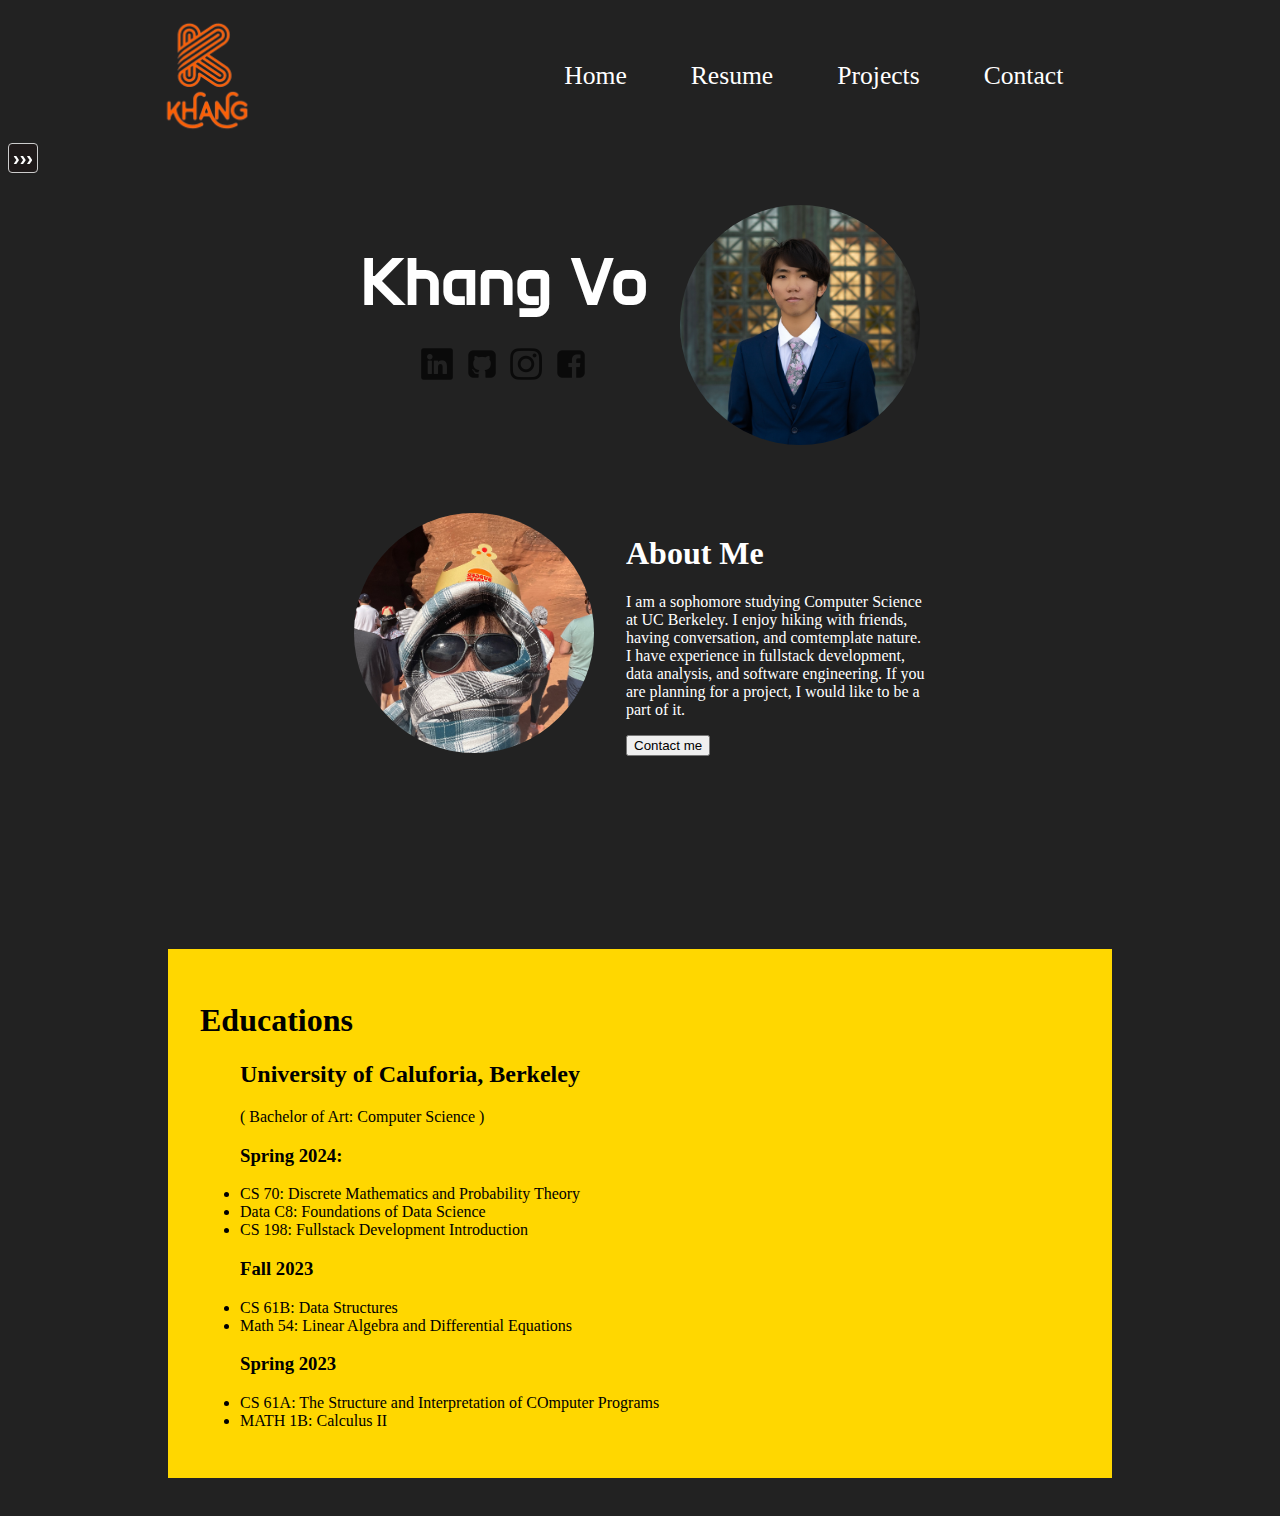
==== index.html @ 26623e05 "Initial commit" ====
<!DOCTYPE html>
<html>
    <head>
        <title>Khang Vo Personal Website</title>
        <link rel="stylesheet" href="style.css">
        <link rel="preconnect" href="https://fonts.googleapis.com">
        <link rel="preconnect" href="https://fonts.gstatic.com" crossorigin>
        <link href="https://fonts.googleapis.com/css2?family=Anta&display=swap" rel="stylesheet">
        <script src="script.js" type="text/javascript"></script>

    </head>

    <body>
        <div class="header">
            <li><a href="index.html">
                <img src="./images/Khang Logo.png" alt="" class="logo">
            </a></li>
            <ul>
                <li><a href="index.html" class='header-link'>Home</a></li>
                <li><a href="Khang_Vo_Resume__Spring_2024_ (1).pdf" class='header-link' target="_blank">Resume</a></li>
                <li><a href="projects.html" class='header-link'>Projects</a></li>
                <li><a href="" class='header-link'>Contact</a></li>

            </ul>
        </div>

        <div class="sidebar-button-div">
            <button id="sidebar-button" data-testid="sidebar-button">›››</button>
        </div>

        <aside id="sidebar" data-testid="sidebar">
            <div class="aside-container">
                <button class="scroll-buttons" id="scroll-intro">INTRODUCTION</button>
                <button class="scroll-buttons" id="scroll-edu">EDUCATION</button>
            </div>
        </aside>
    
        <main>
            <div class="introduction" id="introduction">
                <div class="profile-container">
                    <div class="name-social">
                        <div class="name">Khang Vo</div>
                        <div class="social-link">
                            <a href="https://www.linkedin.com/in/khangxvo/" target="_blank">
                                <img src="./images/linkedin_3992560.png" alt="" class="social-ava">
                            </a>
                            <a href="https://github.com/khangxvo" target="_blank">
                                <img src="./images/github.png" alt=""
                                class="social-ava">
                            </a>
                            <a href="https://www.instagram.com/khangaroo_vo/" target="_blank">
                                <img src="./images/instagram.png" alt="" class="social-ava">
                            </a>
                            <a href="https://www.facebook.com/profile.php?id=100010163292628" target="_blank">
                                <img src="./images/facebook.png" alt="" class="social-ava">
                            </a>
                        </div>
                    </div>
                    <div>
                        <img src='./images/linkin ava.JPG' alt=""
                        class="pro-pic">
                    </div>
    
                </div>
            </div>

            <div>
                <div class="introduction">
                    <div class="profile-container">
                        <div>
                            <img src="./images/funny_me.jpeg" alt="" class="pro-pic">
                        </div>

                        <div class="about-me">
                            <h1>About Me</h1>
                            <p>I am a sophomore studying Computer Science at UC Berkeley. I enjoy hiking with friends, having conversation, and comtemplate nature. I have experience in fullstack development, data analysis, and software engineering. If you are planning for a project, I would like to be a part of it.</p>
                            <button>Contact me</button>
                        </div>

                    </div>
                </div>
            </div>

            <div class="educations" id="educations">
                <h1>Educations</h1>
                <ul>
                    <h2>University of Caluforia, Berkeley</h2>
                    <p>&#40 Bachelor of Art: Computer Science &#41</p>

                    <h3>Spring 2024:</h3>
                    <li>CS 70: Discrete Mathematics and Probability Theory</li>
                    <li>Data C8: Foundations of Data Science</li>
                    <li>CS 198: Fullstack Development Introduction</li>

                    <h3>Fall 2023</h3>
                    <li>CS 61B: Data Structures</li>
                    <li>Math 54: Linear Algebra and Differential Equations</li>

                    <h3>Spring 2023</h3>
                    <li>CS 61A: The Structure and Interpretation of COmputer Programs</li>
                    <li>MATH 1B: Calculus II</li>
                </ul>
            </div>
        </main>
        

        
    </body>

    
</html>
---- style.css ----
/* Header Nav Bar */
.header {
    height: 15vh;
    width: 100%;
    top: 0;
    left: 0;
    /* background-color: red; */
    display: flex;
    justify-content: space-around;
    color: white;
    font-size: 1.6rem;
    font-family: 'Times New Roman', Times, serif;
}

.header ul {
    /* position: relative; */
    display: flex;
    justify-content: space-between;
    align-items: center;
    margin-right: 4rem;
}

.header li {
    list-style: none;
}

.header ul li a {
    /* position: relative; */
    text-decoration: none;
    padding: 1rem 1rem;
    margin: 0 1rem;
}

.header-link {
    cursor: pointer;
    color: white;
    border-radius: 1rem;
    transition: background 0.1s ease-out;
}

.header-link:hover {
    background-color: white;
    /* transition: 200ms; */
    color: black;
}

/* Logo */
.logo {
    height: 15vh;
    margin-left: 1.5rem;
    color: white;
}

/* Introduction */
body {
    background-color: #222;
    height: 1500px;
    color: white;
    /* margin: 0 10rem; */
}

.introduction {
    display: flex;
    justify-content: space-around;
    align-items: center;
}

main {
    margin: 0 10rem;
}

/* Profile Container */

.profile-container {
    display: flex;
    flex-direction: row;
    justify-content: space-around;
    align-items: center;
    gap: 2rem;
    margin: 2rem 2rem;

}

.pro-pic {
    width: 15rem;
    height: 15rem;
    object-fit: cover;
    border-radius: 7.5rem;
    flex: 1;
}

.name-social {
    /* font-size: 3rem;
    font-family: "Anta", sans-serif; */
    display: flex;
    flex-direction: column;
    justify-content: space-around;
    align-items: center;
}

.name {
    font-size: 4rem;
    font-family: "Anta", sans-serif;
    font-weight: 600;
    flex: 2;
}

.social-link {
    display: flex;
    justify-content: space-between;
}

.social-link a {
    text-decoration: none;
    margin: 1.5rem 0.2rem;
    transition: background 0.1s ease-out;
}

.social-ava {
    width: 2rem;
    height: 2rem;
    padding: 0.2rem;
    /* color: white; */
    opacity: 0.7;
    border-radius: 0.2rem;
}

.social-ava:hover {
    transition: 200ms;
    background: white;
}



/* Side bar */
aside {
    display: flex;
    background-color: rgb(27, 18, 18, 0.5);
    position: sticky;
    top: 0;
    width: 0px;
    overflow: hidden;
    height: auto;
    transition: 0.3s ease width;
    float: left;
}

.aside-container {
    padding: 2rem 0rem;
    display: flex;
    flex-direction: column;
}

aside.opened {
    width: auto;
    overflow: hidden;
}

/* Aside Button */
.scroll-buttons {
    width: 100%;
    padding: 20px 20px;
    color: white;
    background-color: rgb(27, 18, 18, 0.5);
    /* border: none; */
    border-width: 1px 0px;
    border-style: solid;
    border-color: white;
    margin: 0px;
    font-size: 1rem;
    transition: background 0.1s ease-out;
}

.scroll-buttons:hover {
    background: #efefef;
    color: black;
    cursor: pointer;
}

.scroll-buttons:active {
    background: #eee;
}

/** Button */
#sidebar-button {
    position: sticky;
    /* display: inline; */
    /* float: top; */
    left: 0;
    top: 0;

    width: 30px;
    height: 30px;
    margin: 0;
    padding: 0;

    color: white;
    background: rgb(27, 18, 18, 0.5);
    /* background: #fff; */
    border: 1px solid #ccc;
    outline: none;

    font-size: 20px;
    font-weight: bold;

    border-radius: 4px;
    box-shadow: 0 1px 2px 0 rgb(0 0 0 / 0.05);

    transition: background 0.1s ease-out;
    cursor: pointer;
}

.sidebar-button-div {
    position: sticky;
    display: inline;
}

#sidebar-button:hover {
    background: #efefef;
    color: black;
}

#sidebar-button:active {
    background: #eee;
}

/* About me section */
.about-me {
    width: 300px;
    top: 0;
}

.me {
    overflow: hidden;
}

/* Educations */
.educations {
    background-color: #FFD700;
    color: black;
    margin: 10rem 0;
    padding: 2rem 2rem;
}
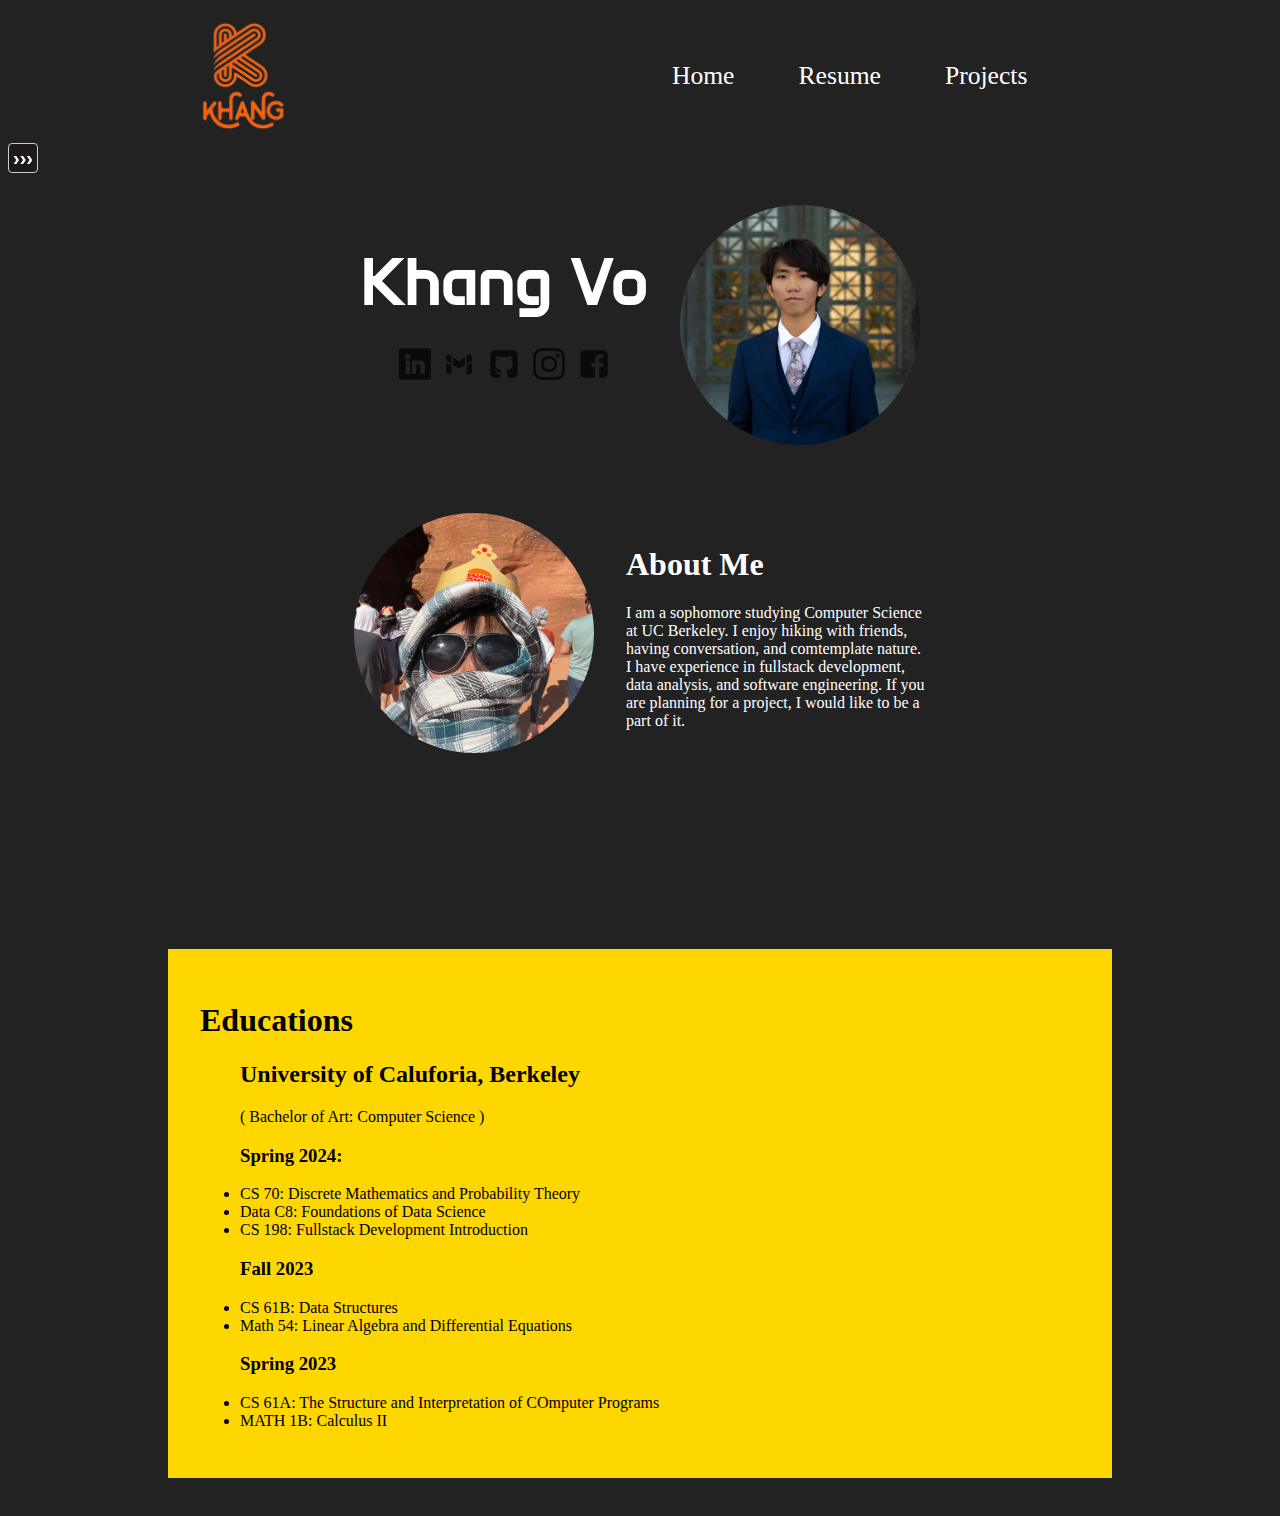
==== commit fabc3ce5: "added contacts" ====
--- a/index.html
+++ b/index.html
@@ -1,111 +1,118 @@
 <!DOCTYPE html>
 <html>
-    <head>
-        <title>Khang Vo Personal Website</title>
-        <link rel="stylesheet" href="style.css">
-        <link rel="preconnect" href="https://fonts.googleapis.com">
-        <link rel="preconnect" href="https://fonts.gstatic.com" crossorigin>
-        <link href="https://fonts.googleapis.com/css2?family=Anta&display=swap" rel="stylesheet">
-        <script src="script.js" type="text/javascript"></script>
 
-    </head>
+<head>
+    <title>Khang Vo Personal Website</title>
+    <link rel="stylesheet" href="style.css">
+    <link rel="preconnect" href="https://fonts.googleapis.com">
+    <link rel="preconnect" href="https://fonts.gstatic.com" crossorigin>
+    <link href="https://fonts.googleapis.com/css2?family=Anta&display=swap" rel="stylesheet">
+    <script src="script.js" type="text/javascript"></script>
 
-    <body>
-        <div class="header">
-            <li><a href="index.html">
+</head>
+
+<body>
+    <div class="header">
+        <li><a href="index.html">
                 <img src="./images/Khang Logo.png" alt="" class="logo">
             </a></li>
+        <ul>
+            <li><a href="index.html" class='header-link'>Home</a></li>
+            <li><a href="Khang_Vo_Resume__Spring_2024_ (1).pdf" class='header-link' target="_blank">Resume</a></li>
+            <li><a href="projects.html" class='header-link'>Projects</a></li>
+            <!-- <li><a href="contact.html" class='header-link'>Contact</a></li> -->
+
+        </ul>
+    </div>
+
+    <div class="sidebar-button-div">
+        <button id="sidebar-button" data-testid="sidebar-button">›››</button>
+    </div>
+
+    <aside id="sidebar" data-testid="sidebar">
+        <div class="aside-container">
+            <button class="scroll-buttons" id="scroll-intro">INTRODUCTION</button>
+            <button class="scroll-buttons" id="scroll-edu">EDUCATION</button>
+        </div>
+    </aside>
+
+    <main>
+        <div class="introduction" id="introduction">
+            <div class="profile-container">
+                <div class="name-social">
+                    <div class="name">Khang Vo</div>
+                    <div class="social-link">
+                        <a href="https://www.linkedin.com/in/khangxvo/" target="_blank">
+                            <img src="./images/linkedin_3992560.png" alt="" class="social-ava">
+                        </a>
+                        <a href="https://mail.google.com/mail/u/?authuser=user@gmail.com" target="_blank">
+                            <img src="./images/icons8-gmail-64.png" alt="" class="social-ava">
+                        </a>
+                        <a href="https://github.com/khangxvo" target="_blank">
+                            <img src="./images/github.png" alt="" class="social-ava">
+                        </a>
+                        <a href="https://www.instagram.com/khangaroo_vo/" target="_blank">
+                            <img src="./images/instagram.png" alt="" class="social-ava">
+                        </a>
+                        <a href="https://www.facebook.com/profile.php?id=100010163292628" target="_blank">
+                            <img src="./images/facebook.png" alt="" class="social-ava">
+                        </a>
+                    </div>
+                </div>
+                <div>
+                    <img src='./images/linkin ava.JPG' alt="" class="pro-pic">
+                </div>
+
+            </div>
+        </div>
+
+        <div>
+            <div class="introduction">
+                <div class="profile-container">
+                    <div>
+                        <img src="./images/funny_me.jpeg" alt="" class="pro-pic">
+                    </div>
+
+                    <div class="about-me">
+                        <h1>About Me</h1>
+                        <p>I am a sophomore studying Computer Science at UC Berkeley. I enjoy hiking with friends,
+                            having conversation, and comtemplate nature. I have experience in fullstack development,
+                            data analysis, and software engineering. If you are planning for a project, I would like to
+                            be a part of it.</p>
+                        <!-- <button text="contact me">Contact me
+                            <a href="https://mail.google.com/mail/u/0/?tab=rm&ogbl#inbox"></a>
+                        </button> -->
+                    </div>
+
+                </div>
+            </div>
+        </div>
+
+        <div class="educations" id="educations">
+            <h1>Educations</h1>
             <ul>
-                <li><a href="index.html" class='header-link'>Home</a></li>
-                <li><a href="Khang_Vo_Resume__Spring_2024_ (1).pdf" class='header-link' target="_blank">Resume</a></li>
-                <li><a href="projects.html" class='header-link'>Projects</a></li>
-                <li><a href="" class='header-link'>Contact</a></li>
+                <h2>University of Caluforia, Berkeley</h2>
+                <p>&#40 Bachelor of Art: Computer Science &#41</p>
 
+                <h3>Spring 2024:</h3>
+                <li>CS 70: Discrete Mathematics and Probability Theory</li>
+                <li>Data C8: Foundations of Data Science</li>
+                <li>CS 198: Fullstack Development Introduction</li>
+
+                <h3>Fall 2023</h3>
+                <li>CS 61B: Data Structures</li>
+                <li>Math 54: Linear Algebra and Differential Equations</li>
+
+                <h3>Spring 2023</h3>
+                <li>CS 61A: The Structure and Interpretation of COmputer Programs</li>
+                <li>MATH 1B: Calculus II</li>
             </ul>
         </div>
+    </main>
 
-        <div class="sidebar-button-div">
-            <button id="sidebar-button" data-testid="sidebar-button">›››</button>
-        </div>
 
-        <aside id="sidebar" data-testid="sidebar">
-            <div class="aside-container">
-                <button class="scroll-buttons" id="scroll-intro">INTRODUCTION</button>
-                <button class="scroll-buttons" id="scroll-edu">EDUCATION</button>
-            </div>
-        </aside>
-    
-        <main>
-            <div class="introduction" id="introduction">
-                <div class="profile-container">
-                    <div class="name-social">
-                        <div class="name">Khang Vo</div>
-                        <div class="social-link">
-                            <a href="https://www.linkedin.com/in/khangxvo/" target="_blank">
-                                <img src="./images/linkedin_3992560.png" alt="" class="social-ava">
-                            </a>
-                            <a href="https://github.com/khangxvo" target="_blank">
-                                <img src="./images/github.png" alt=""
-                                class="social-ava">
-                            </a>
-                            <a href="https://www.instagram.com/khangaroo_vo/" target="_blank">
-                                <img src="./images/instagram.png" alt="" class="social-ava">
-                            </a>
-                            <a href="https://www.facebook.com/profile.php?id=100010163292628" target="_blank">
-                                <img src="./images/facebook.png" alt="" class="social-ava">
-                            </a>
-                        </div>
-                    </div>
-                    <div>
-                        <img src='./images/linkin ava.JPG' alt=""
-                        class="pro-pic">
-                    </div>
-    
-                </div>
-            </div>
 
-            <div>
-                <div class="introduction">
-                    <div class="profile-container">
-                        <div>
-                            <img src="./images/funny_me.jpeg" alt="" class="pro-pic">
-                        </div>
+</body>
 
-                        <div class="about-me">
-                            <h1>About Me</h1>
-                            <p>I am a sophomore studying Computer Science at UC Berkeley. I enjoy hiking with friends, having conversation, and comtemplate nature. I have experience in fullstack development, data analysis, and software engineering. If you are planning for a project, I would like to be a part of it.</p>
-                            <button>Contact me</button>
-                        </div>
 
-                    </div>
-                </div>
-            </div>
-
-            <div class="educations" id="educations">
-                <h1>Educations</h1>
-                <ul>
-                    <h2>University of Caluforia, Berkeley</h2>
-                    <p>&#40 Bachelor of Art: Computer Science &#41</p>
-
-                    <h3>Spring 2024:</h3>
-                    <li>CS 70: Discrete Mathematics and Probability Theory</li>
-                    <li>Data C8: Foundations of Data Science</li>
-                    <li>CS 198: Fullstack Development Introduction</li>
-
-                    <h3>Fall 2023</h3>
-                    <li>CS 61B: Data Structures</li>
-                    <li>Math 54: Linear Algebra and Differential Equations</li>
-
-                    <h3>Spring 2023</h3>
-                    <li>CS 61A: The Structure and Interpretation of COmputer Programs</li>
-                    <li>MATH 1B: Calculus II</li>
-                </ul>
-            </div>
-        </main>
-        
-
-        
-    </body>
-
-    
 </html>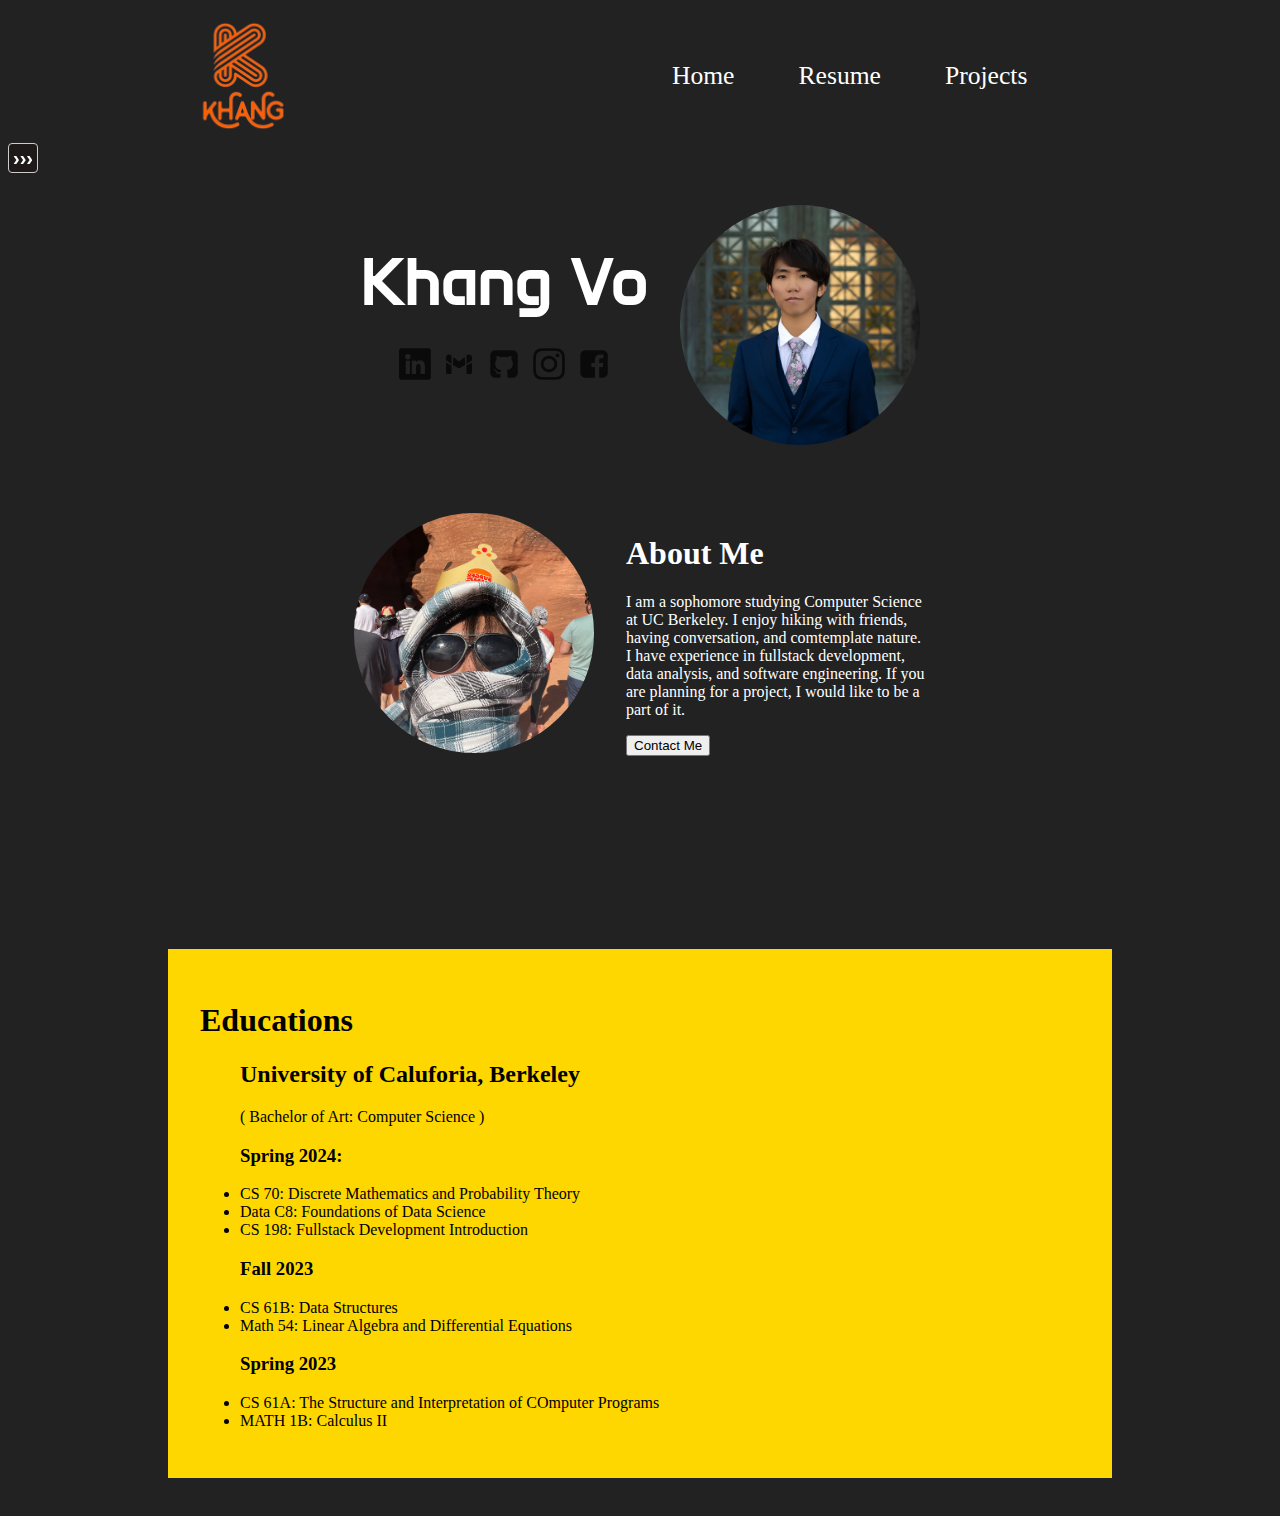
==== commit 9ced78a4: "fixed contact 2" ====
--- a/index.html
+++ b/index.html
@@ -45,7 +45,7 @@
                         <a href="https://www.linkedin.com/in/khangxvo/" target="_blank">
                             <img src="./images/linkedin_3992560.png" alt="" class="social-ava">
                         </a>
-                        <a href="https://mail.google.com/mail/u/?authuser=user@gmail.com" target="_blank">
+                        <a href="mailto:victoriouskhan@berkeley.edu" target="_blank">
                             <img src="./images/icons8-gmail-64.png" alt="" class="social-ava">
                         </a>
                         <a href="https://github.com/khangxvo" target="_blank">
@@ -79,9 +79,9 @@
                             having conversation, and comtemplate nature. I have experience in fullstack development,
                             data analysis, and software engineering. If you are planning for a project, I would like to
                             be a part of it.</p>
-                        <!-- <button text="contact me">Contact me
-                            <a href="https://mail.google.com/mail/u/0/?tab=rm&ogbl#inbox"></a>
-                        </button> -->
+                        <form action="mailto:victoriouskhan@berkeley.edu">
+                            <button>Contact Me</button>
+                        </form>
                     </div>
 
                 </div>
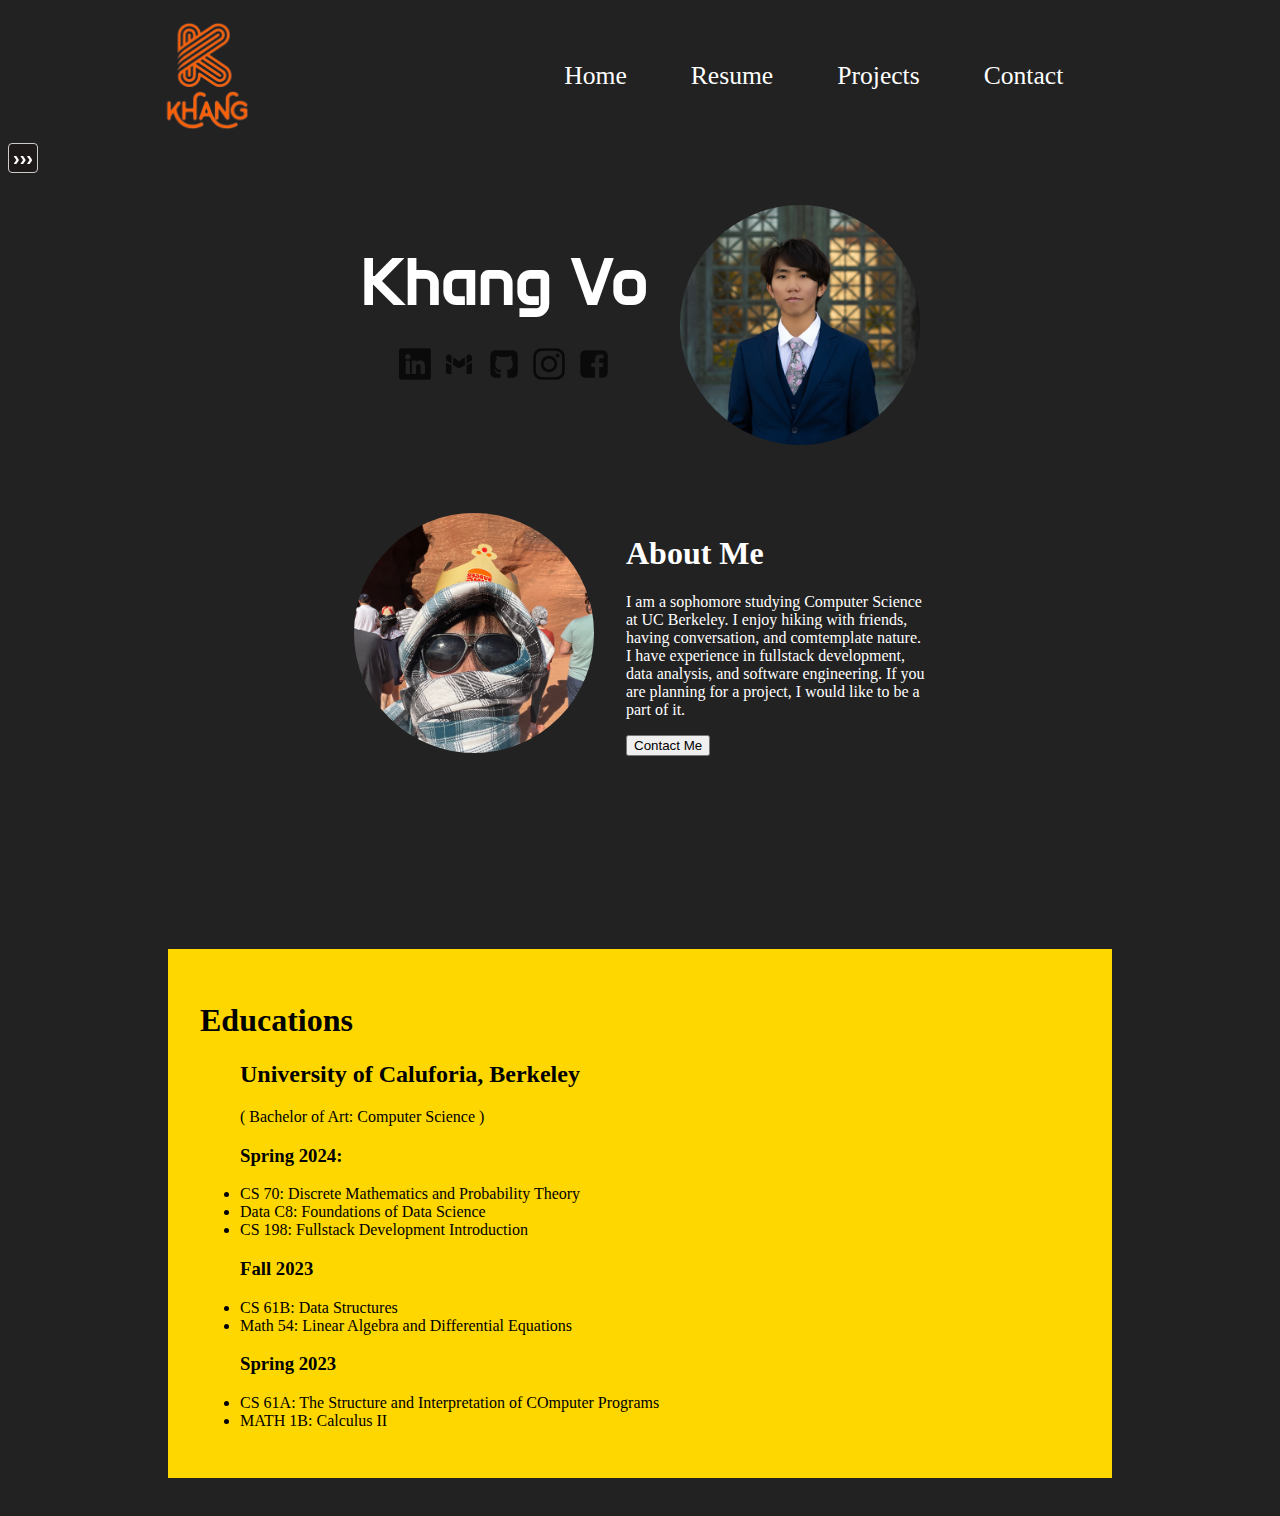
==== commit 0d592363: "fixed contact 3" ====
--- a/index.html
+++ b/index.html
@@ -20,7 +20,7 @@
             <li><a href="index.html" class='header-link'>Home</a></li>
             <li><a href="Khang_Vo_Resume__Spring_2024_ (1).pdf" class='header-link' target="_blank">Resume</a></li>
             <li><a href="projects.html" class='header-link'>Projects</a></li>
-            <!-- <li><a href="contact.html" class='header-link'>Contact</a></li> -->
+            <li><a href="mailto:victoriouskhan@berkeley.edu" class='header-link'>Contact</a></li>
 
         </ul>
     </div>
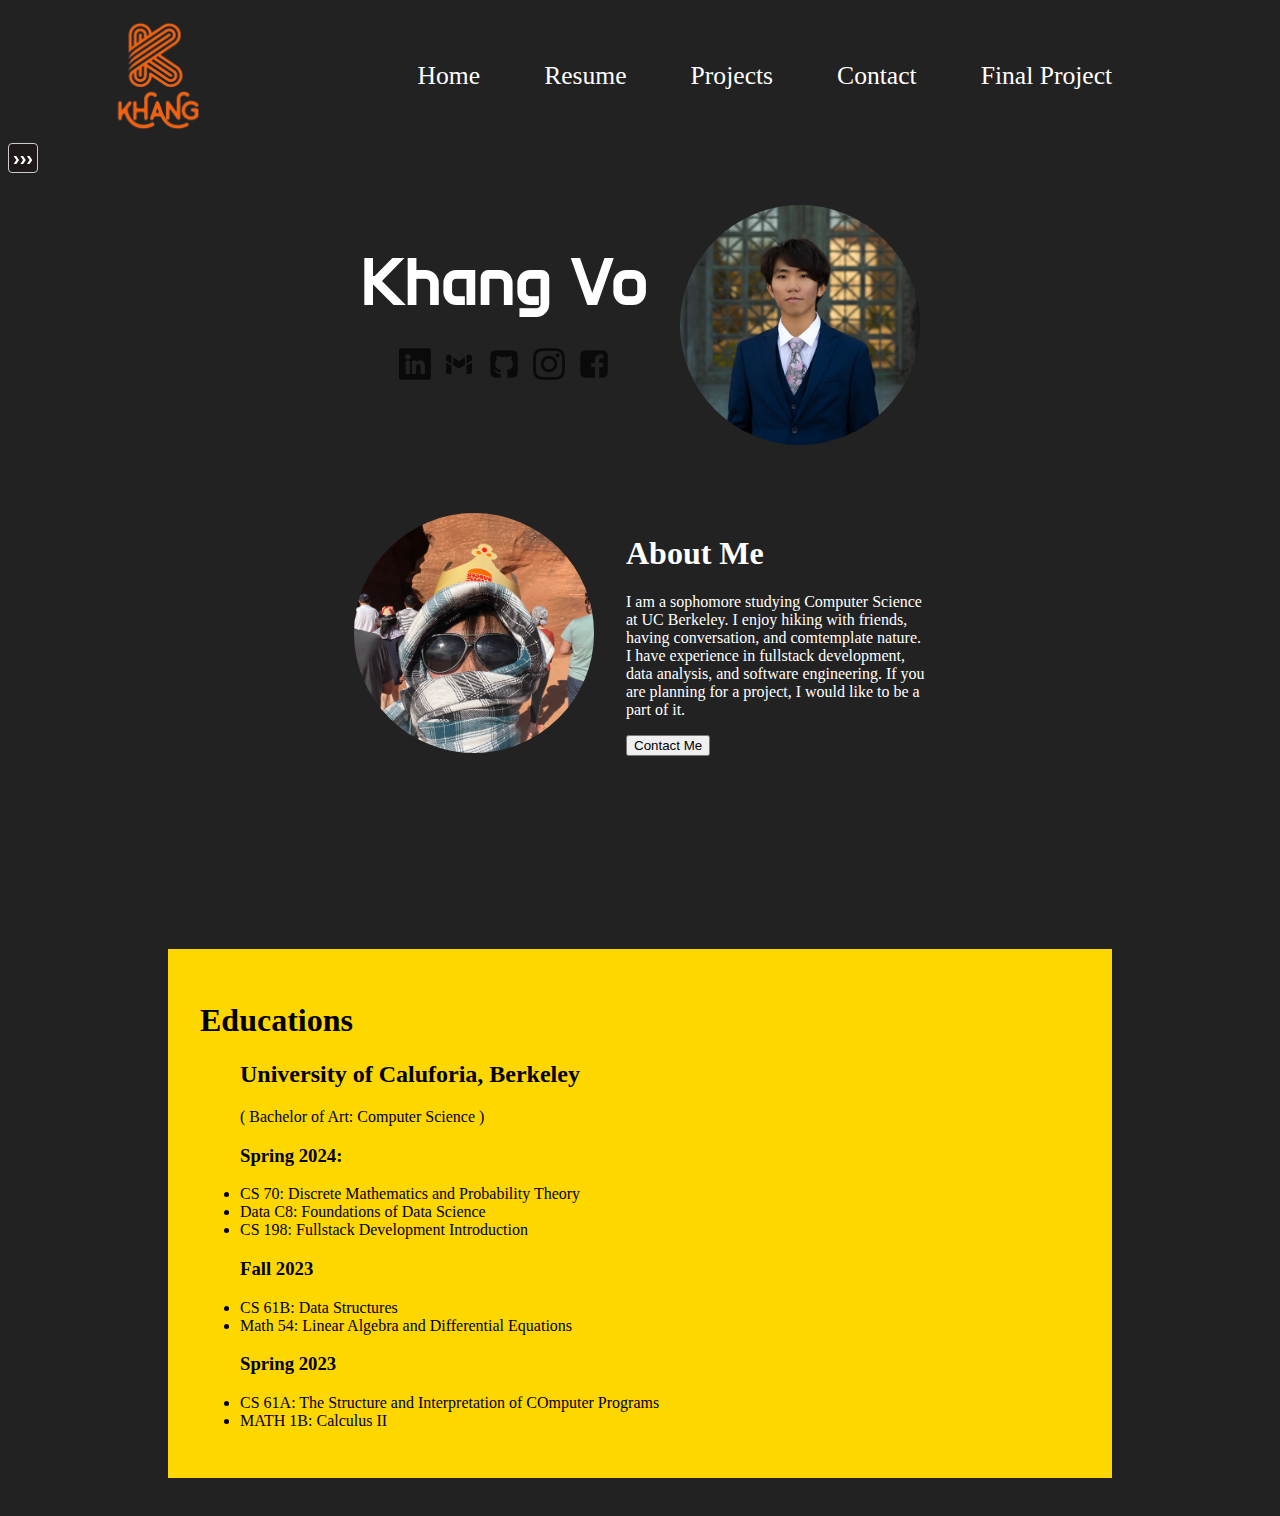
==== commit ddc91d3f: "added final project" ====
--- a/index.html
+++ b/index.html
@@ -18,10 +18,10 @@
             </a></li>
         <ul>
             <li><a href="index.html" class='header-link'>Home</a></li>
-            <li><a href="Khang_Vo_Resume__Spring_2024_ (1).pdf" class='header-link' target="_blank">Resume</a></li>
+            <li><a href="Khang_Vo_Resume__Spring_2024___New_.pdf" class='header-link' target="_blank">Resume</a></li>
             <li><a href="projects.html" class='header-link'>Projects</a></li>
             <li><a href="mailto:victoriouskhan@berkeley.edu" class='header-link'>Contact</a></li>
-
+            <li><a href="c22ac.html" class='header-link'>Final Project</a></li>
         </ul>
     </div>
 
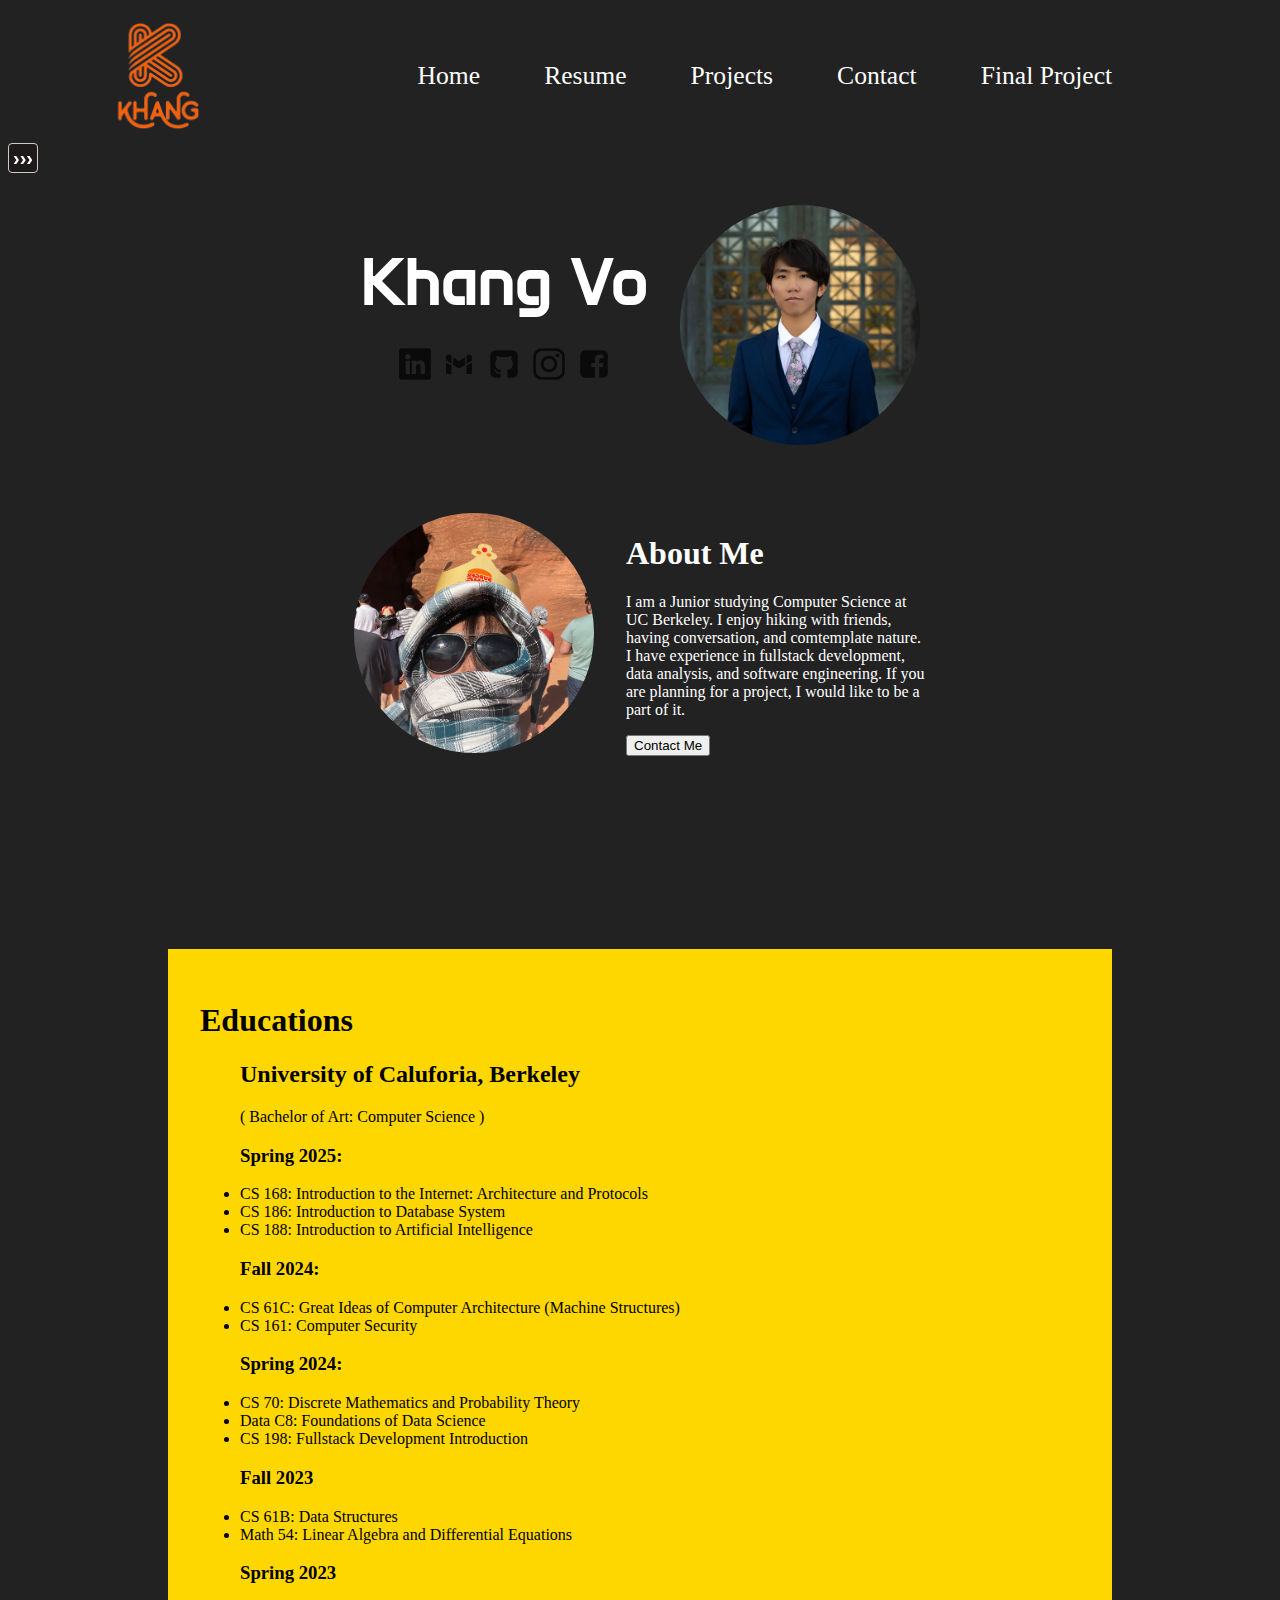
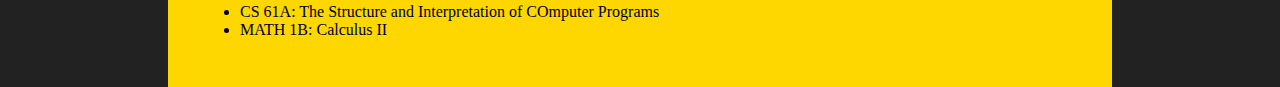
==== commit 73a3caf6: "new 2025 update" ====
--- a/index.html
+++ b/index.html
@@ -18,7 +18,7 @@
             </a></li>
         <ul>
             <li><a href="index.html" class='header-link'>Home</a></li>
-            <li><a href="Khang_Vo_Resume__Spring_2024___New_.pdf" class='header-link' target="_blank">Resume</a></li>
+            <li><a href="my_resume.pdf" class='header-link' target="_blank">Resume</a></li>
             <li><a href="projects.html" class='header-link'>Projects</a></li>
             <li><a href="mailto:victoriouskhan@berkeley.edu" class='header-link'>Contact</a></li>
             <li><a href="c22ac.html" class='header-link'>Final Project</a></li>
@@ -75,7 +75,7 @@
 
                     <div class="about-me">
                         <h1>About Me</h1>
-                        <p>I am a sophomore studying Computer Science at UC Berkeley. I enjoy hiking with friends,
+                        <p>I am a Junior studying Computer Science at UC Berkeley. I enjoy hiking with friends,
                             having conversation, and comtemplate nature. I have experience in fullstack development,
                             data analysis, and software engineering. If you are planning for a project, I would like to
                             be a part of it.</p>
@@ -93,6 +93,15 @@
             <ul>
                 <h2>University of Caluforia, Berkeley</h2>
                 <p>&#40 Bachelor of Art: Computer Science &#41</p>
+
+                <h3>Spring 2025:</h3>
+                <li>CS 168: Introduction to the Internet: Architecture and Protocols</li>
+                <li>CS 186: Introduction to Database System</li>
+                <li>CS 188: Introduction to Artificial Intelligence</li>
+
+                <h3>Fall 2024:</h3>
+                <li>CS 61C: Great Ideas of Computer Architecture (Machine Structures)</li>
+                <li>CS 161: Computer Security</li>
 
                 <h3>Spring 2024:</h3>
                 <li>CS 70: Discrete Mathematics and Probability Theory</li>
